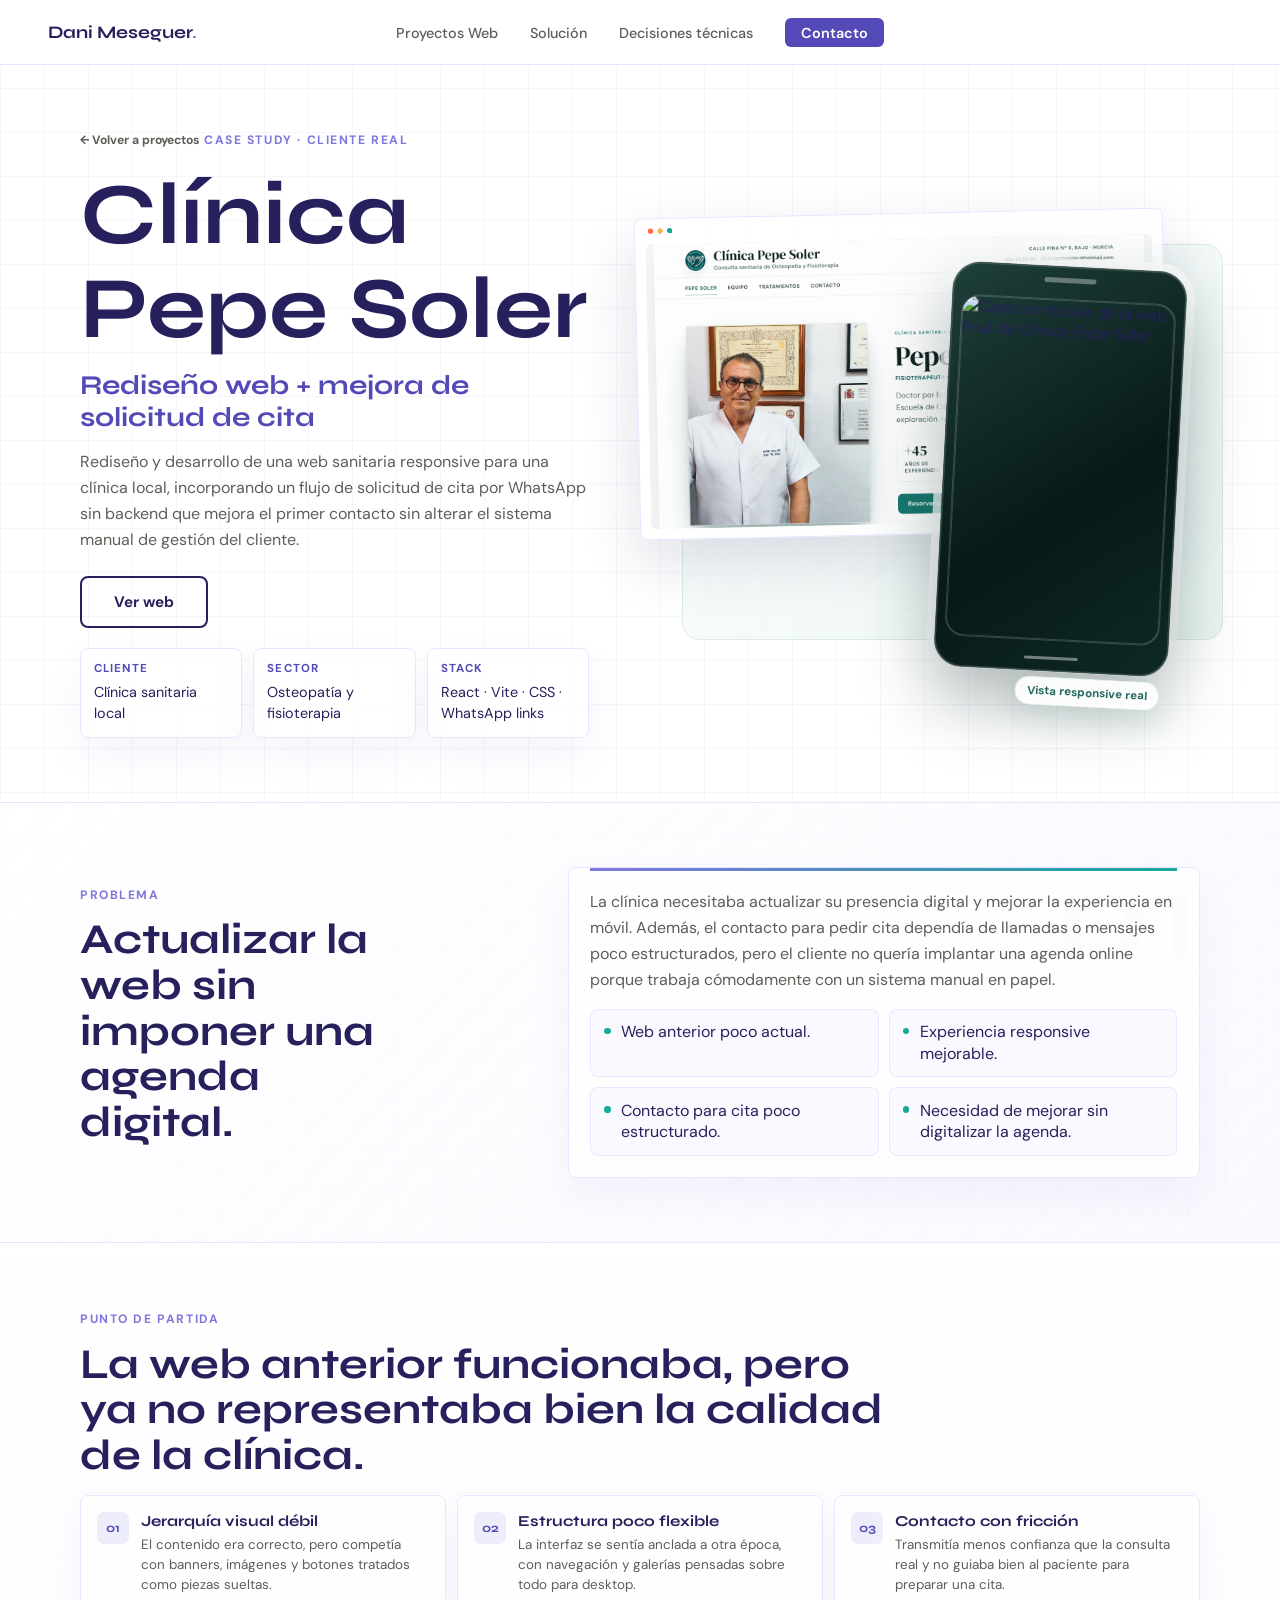
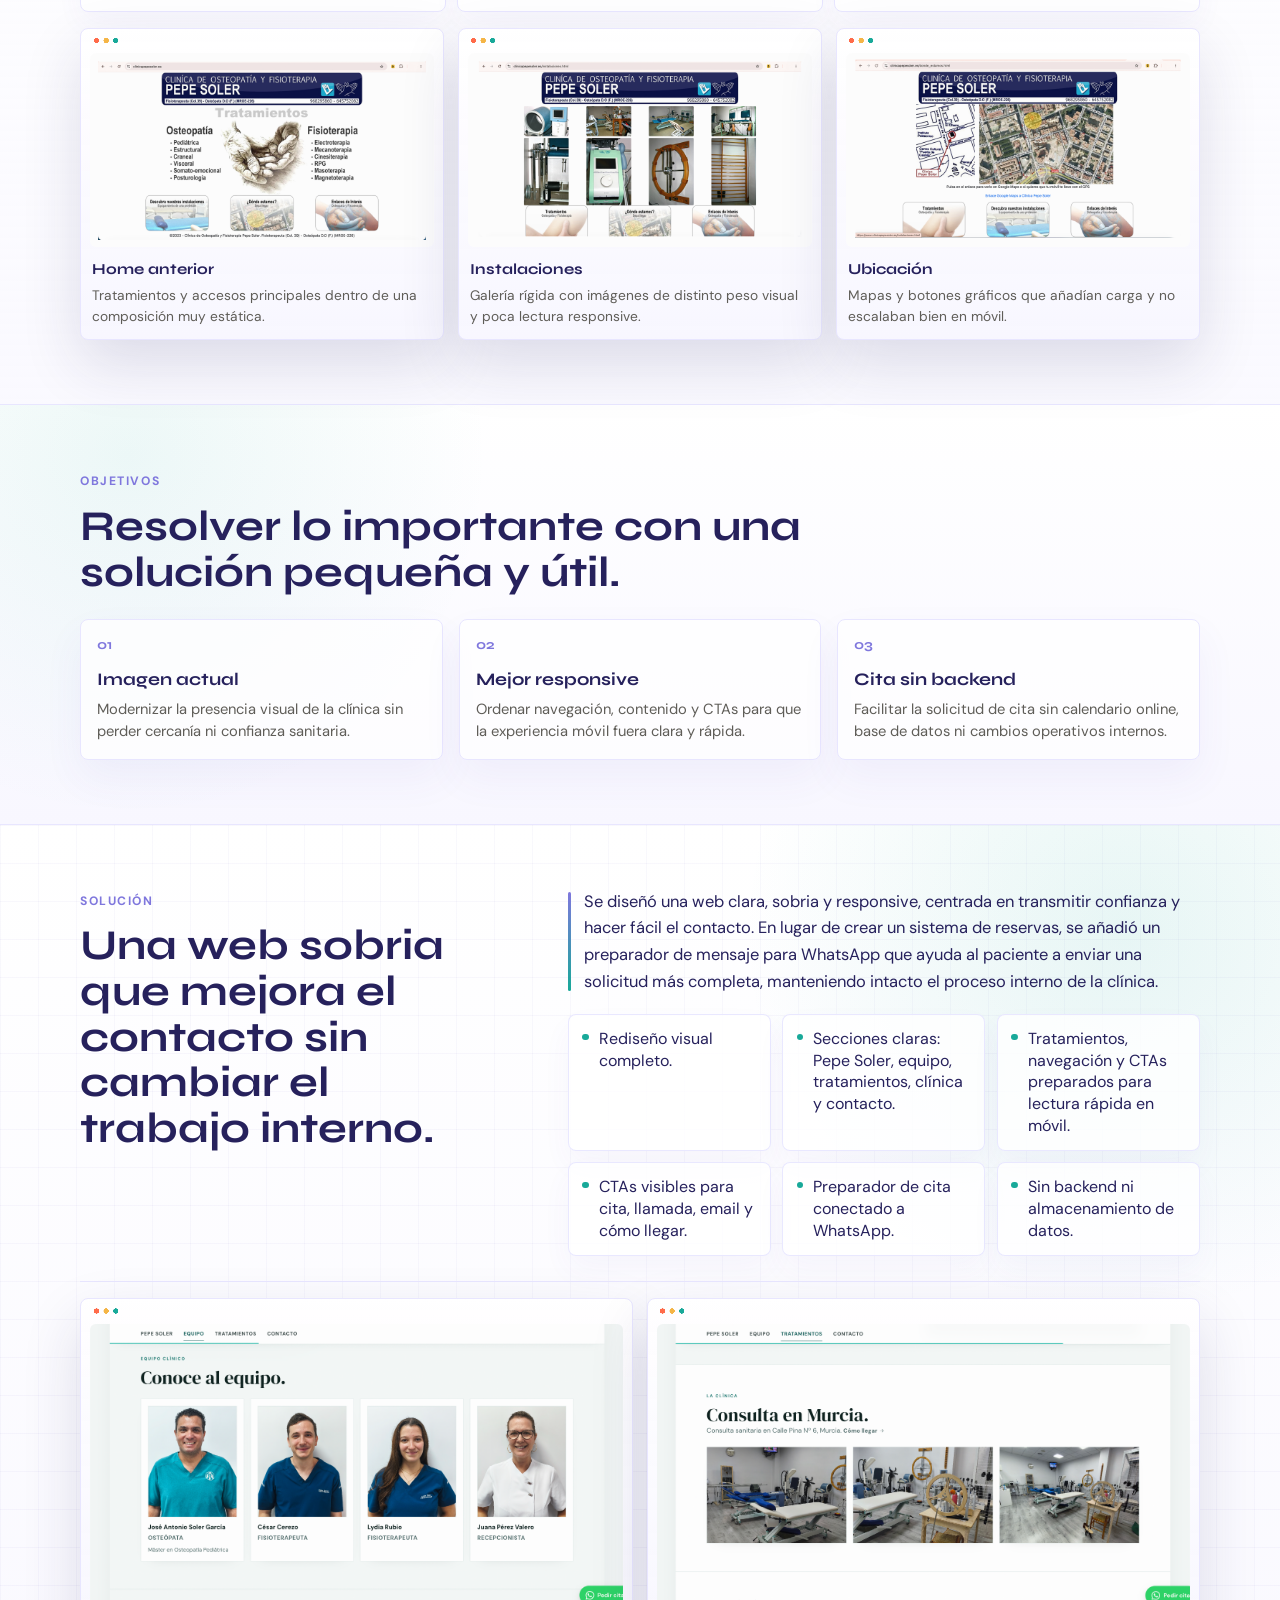
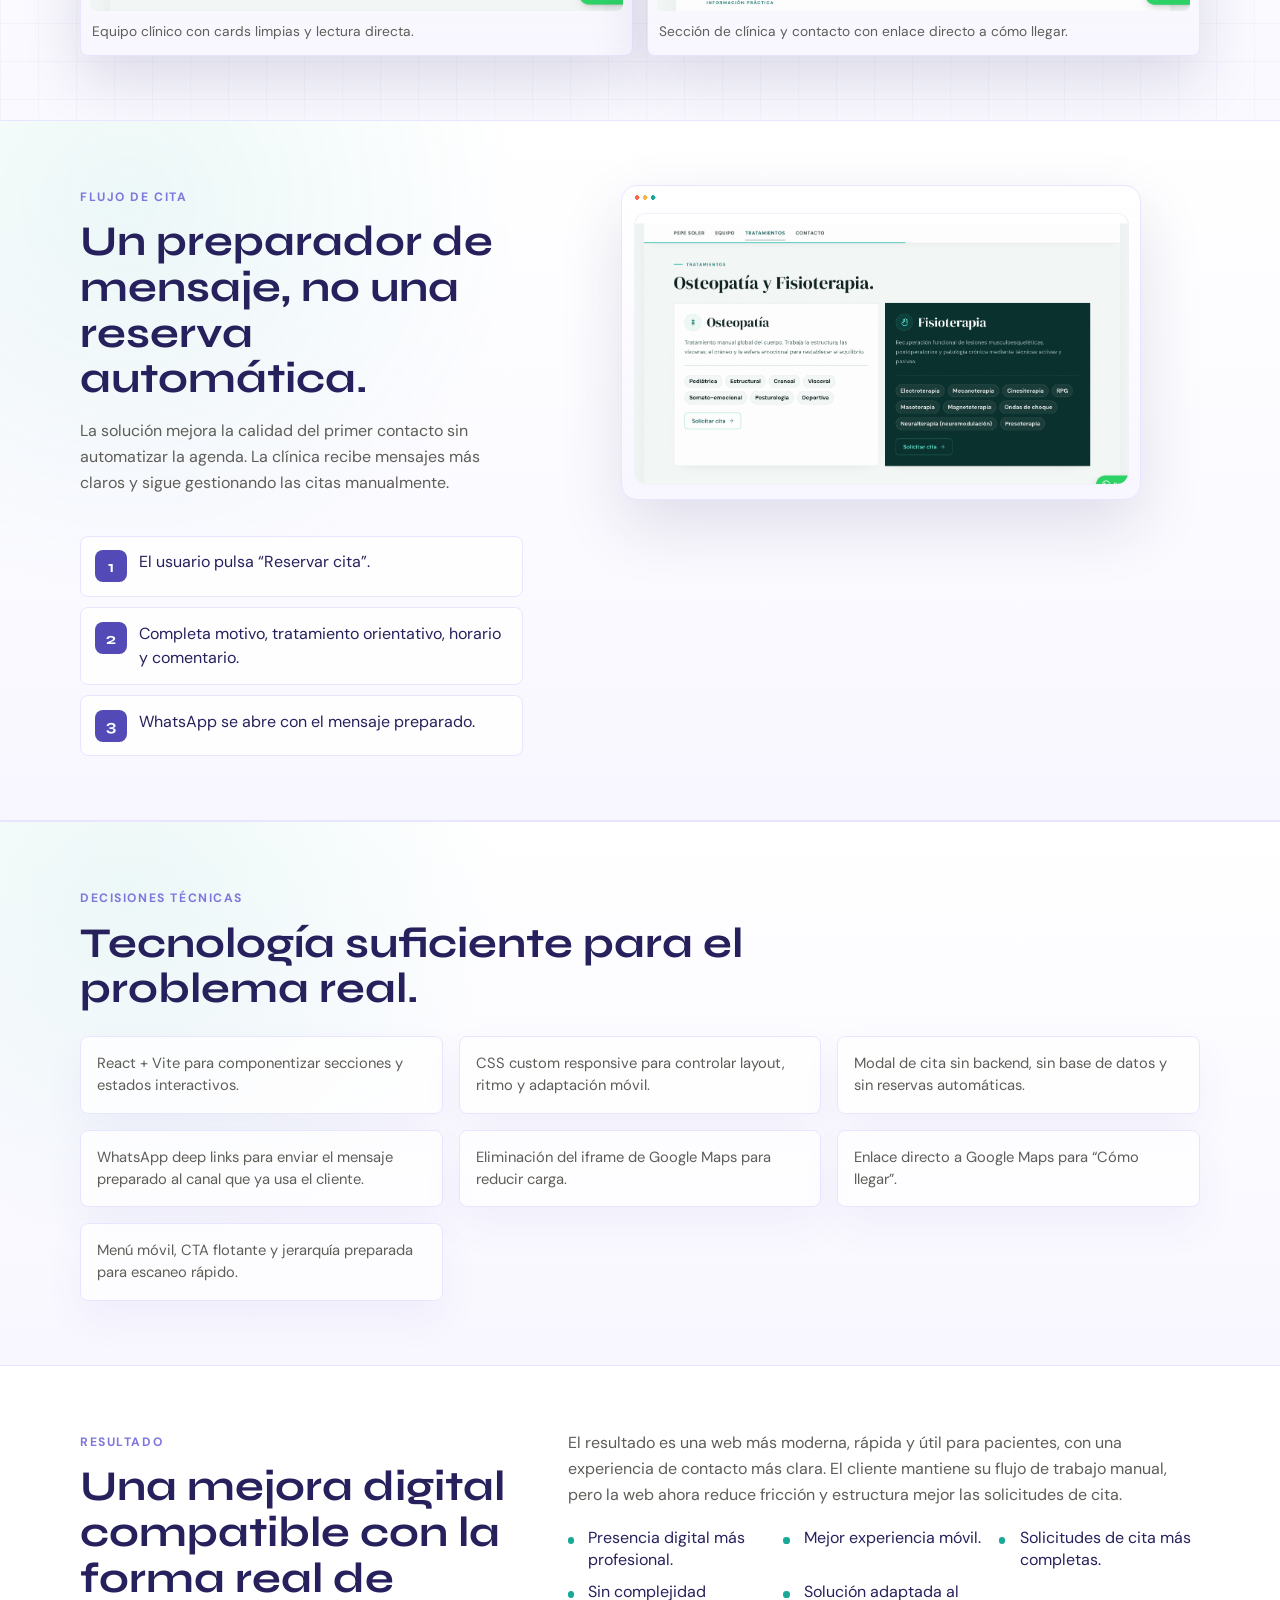
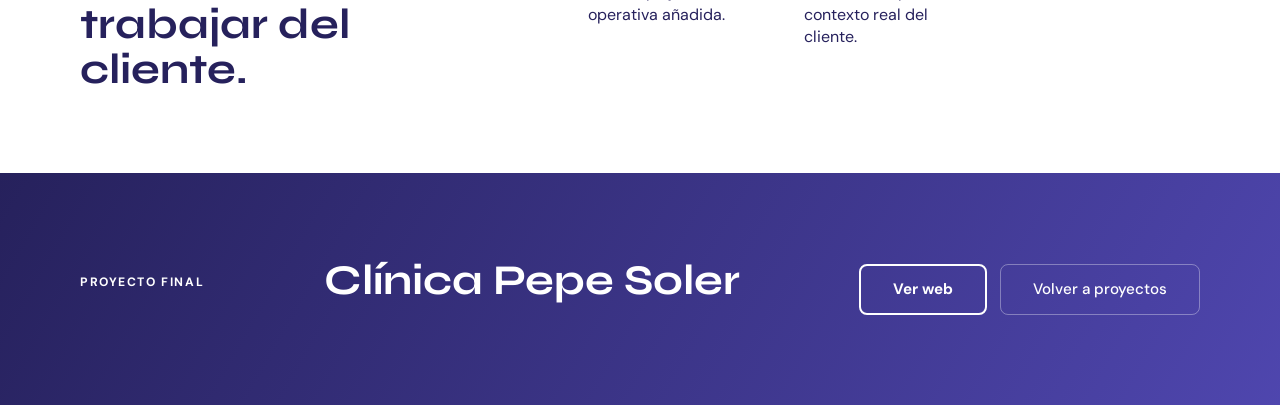
==== clinica-pepe-soler-case-study.html @ c2bfeba1 "Accesibilidad y compatibilidad cross-browser - Prefijo -webkit-backdrop-filter para Safari/iOS en na" ====
<!DOCTYPE html>
<html lang="es">
<head>
  <meta charset="UTF-8">
  <meta name="viewport" content="width=device-width, initial-scale=1.0">
  <meta name="description" content="Case study de Clínica Pepe Soler: rediseño web responsive y flujo de solicitud de cita por WhatsApp sin backend.">

  <meta property="og:title" content="Clínica Pepe Soler — Case Study">
  <meta property="og:description" content="Rediseño web para una clínica sanitaria local, con solicitud de cita por WhatsApp sin alterar su sistema manual de agenda.">
  <meta property="og:type" content="article">
  <meta property="og:url" content="https://www.danimeseguer.com/clinica-pepe-soler-case-study.html">
  <meta property="og:image" content="https://www.danimeseguer.com/img/Pepe%20Soler%20Case%20Study/assets/Captura%20de%20pantalla%202026-06-17%20a%20las%2013.56.04.png">

  <title>Clínica Pepe Soler — Case Study | Dani Meseguer</title>
  <link rel="icon" href="favicon.svg" type="image/svg+xml">

  <link rel="preconnect" href="https://fonts.googleapis.com">
  <link rel="preconnect" href="https://fonts.gstatic.com" crossorigin>
  <link href="https://fonts.googleapis.com/css2?family=Caveat:wght@700&family=Syne:wght@400;600;700&family=Bebas+Neue&family=DM+Sans:wght@400;500;700&display=swap" rel="stylesheet">

  <link rel="stylesheet" href="style.css">
  <link rel="stylesheet" href="navbar.css">
  <link rel="stylesheet" href="case-study-pepe-soler.css">
</head>
<body class="case-study-page">
  <a href="#main" class="skip-link">Saltar al contenido</a>
  <nav class="navbar" id="navbar" aria-label="Navegación principal">
    <div class="navbar-inner">
      <a href="index.html#hero" class="nav-logo">Dani Meseguer<span>.</span></a>
      <ul class="nav-links" id="navLinks">
        <li><a href="index.html#proyectos">Proyectos Web</a></li>
        <li><a href="#solucion">Solución</a></li>
        <li><a href="#tecnica">Decisiones técnicas</a></li>
        <li><a href="index.html#contacto" class="nav-cta">Contacto</a></li>
      </ul>
      <div class="navbar-controls">
        <button class="nav-toggle" id="navToggle" aria-label="Abrir menú" aria-expanded="false">
          <span></span>
          <span></span>
          <span></span>
        </button>
      </div>
    </div>
  </nav>

  <main id="main" tabindex="-1">
    <section class="case-hero">
      <div class="case-container case-hero__grid">
        <div class="case-hero__content">
          <a class="case-back" href="index.html#proyectos">← Volver a proyectos</a>
          <p class="case-kicker">Case study · Cliente real</p>
          <h1>Clínica Pepe Soler</h1>
          <p class="case-hero__subtitle">Rediseño web + mejora de solicitud de cita</p>
          <p class="case-hero__lead">Rediseño y desarrollo de una web sanitaria responsive para una clínica local, incorporando un flujo de solicitud de cita por WhatsApp sin backend que mejora el primer contacto sin alterar el sistema manual de gestión del cliente.</p>
          <div class="case-actions">
            <a href="https://clinica-pepe-soler.vercel.app/" target="_blank" rel="noopener noreferrer" class="btn-primary">Ver web</a>
          </div>
          <dl class="case-meta" aria-label="Datos del proyecto">
            <div>
              <dt>Cliente</dt>
              <dd>Clínica sanitaria local</dd>
            </div>
            <div>
              <dt>Sector</dt>
              <dd>Osteopatía y fisioterapia</dd>
            </div>
            <div>
              <dt>Stack</dt>
              <dd>React · Vite · CSS · WhatsApp links</dd>
            </div>
          </dl>
        </div>

        <div class="case-hero__media" aria-label="Capturas de la web final">
          <figure class="browser-frame browser-frame--desktop">
            <img src="img/Pepe%20Soler%20Case%20Study/assets/Captura%20de%20pantalla%202026-06-17%20a%20las%2013.56.04.png" alt="Captura desktop de la web final de Clínica Pepe Soler">
          </figure>
          <figure class="phone-frame" aria-label="Captura mobile de la web final">
            <img src="img/Pepe%20Soler%20Case%20Study/assets/Clínica%20Pepe%20Soler%20·%20Osteopatía%20y%20Fisioterapia%20en%20Murcia.png" alt="Captura mobile de la web final de Clínica Pepe Soler">
            <figcaption>Vista responsive real</figcaption>
          </figure>
        </div>
      </div>
    </section>

    <section class="case-section case-problem">
      <div class="case-container case-two-col">
        <div>
          <p class="case-kicker">Problema</p>
          <h2>Actualizar la web sin imponer una agenda digital.</h2>
        </div>
        <div class="case-copy">
          <p>La clínica necesitaba actualizar su presencia digital y mejorar la experiencia en móvil. Además, el contacto para pedir cita dependía de llamadas o mensajes poco estructurados, pero el cliente no quería implantar una agenda online porque trabaja cómodamente con un sistema manual en papel.</p>
          <ul class="case-list">
            <li>Web anterior poco actual.</li>
            <li>Experiencia responsive mejorable.</li>
            <li>Contacto para cita poco estructurado.</li>
            <li>Necesidad de mejorar sin digitalizar la agenda.</li>
          </ul>
        </div>
      </div>
    </section>

    <section class="case-section case-before">
      <div class="case-container">
        <div class="before-intro">
          <div>
            <p class="case-kicker">Punto de partida</p>
            <h2>La web anterior funcionaba, pero ya no representaba bien la calidad de la clínica.</h2>
          </div>
        </div>

        <div class="before-diagnosis" aria-label="Diagnóstico de la web antigua">
          <article>
            <span aria-hidden="true">01</span>
            <h3>Jerarquía visual débil</h3>
            <p>El contenido era correcto, pero competía con banners, imágenes y botones tratados como piezas sueltas.</p>
          </article>
          <article>
            <span aria-hidden="true">02</span>
            <h3>Estructura poco flexible</h3>
            <p>La interfaz se sentía anclada a otra época, con navegación y galerías pensadas sobre todo para desktop.</p>
          </article>
          <article>
            <span aria-hidden="true">03</span>
            <h3>Contacto con fricción</h3>
            <p>Transmitía menos confianza que la consulta real y no guiaba bien al paciente para preparar una cita.</p>
          </article>
        </div>

        <div class="before-grid">
          <figure class="case-shot case-shot--old">
            <img src="img/Pepe%20Soler%20Case%20Study/assets/pepe%20soler%20antigua%203.jpg" alt="Captura de la home antigua de Clínica Pepe Soler">
            <figcaption><strong>Home anterior</strong><span>Tratamientos y accesos principales dentro de una composición muy estática.</span></figcaption>
          </figure>
          <figure class="case-shot case-shot--old">
            <img src="img/Pepe%20Soler%20Case%20Study/assets/Pepe%20Soler%20antigua%201.jpg" alt="Captura de instalaciones de la web antigua de Clínica Pepe Soler">
            <figcaption><strong>Instalaciones</strong><span>Galería rígida con imágenes de distinto peso visual y poca lectura responsive.</span></figcaption>
          </figure>
          <figure class="case-shot case-shot--old">
            <img src="img/Pepe%20Soler%20Case%20Study/assets/pepe%20soler%20antigua%202.jpg" alt="Captura de ubicación de la web antigua de Clínica Pepe Soler">
            <figcaption><strong>Ubicación</strong><span>Mapas y botones gráficos que añadían carga y no escalaban bien en móvil.</span></figcaption>
          </figure>
        </div>
      </div>
    </section>

    <section class="case-section case-section--soft">
      <div class="case-container">
        <div class="case-section__head">
          <p class="case-kicker">Objetivos</p>
          <h2>Resolver lo importante con una solución pequeña y útil.</h2>
        </div>
        <div class="case-card-grid">
          <article class="case-card">
            <span aria-hidden="true">01</span>
            <h3>Imagen actual</h3>
            <p>Modernizar la presencia visual de la clínica sin perder cercanía ni confianza sanitaria.</p>
          </article>
          <article class="case-card">
            <span aria-hidden="true">02</span>
            <h3>Mejor responsive</h3>
            <p>Ordenar navegación, contenido y CTAs para que la experiencia móvil fuera clara y rápida.</p>
          </article>
          <article class="case-card">
            <span aria-hidden="true">03</span>
            <h3>Cita sin backend</h3>
            <p>Facilitar la solicitud de cita sin calendario online, base de datos ni cambios operativos internos.</p>
          </article>
        </div>
      </div>
    </section>

    <section class="case-section case-solution" id="solucion">
      <div class="case-container case-two-col">
        <div>
          <p class="case-kicker">Solución</p>
          <h2>Una web sobria que mejora el contacto sin cambiar el trabajo interno.</h2>
        </div>
        <div class="case-copy">
          <p>Se diseñó una web clara, sobria y responsive, centrada en transmitir confianza y hacer fácil el contacto. En lugar de crear un sistema de reservas, se añadió un preparador de mensaje para WhatsApp que ayuda al paciente a enviar una solicitud más completa, manteniendo intacto el proceso interno de la clínica.</p>
          <ul class="case-list">
            <li>Rediseño visual completo.</li>
            <li>Secciones claras: Pepe Soler, equipo, tratamientos, clínica y contacto.</li>
            <li>Tratamientos, navegación y CTAs preparados para lectura rápida en móvil.</li>
            <li>CTAs visibles para cita, llamada, email y cómo llegar.</li>
            <li>Preparador de cita conectado a WhatsApp.</li>
            <li>Sin backend ni almacenamiento de datos.</li>
          </ul>
        </div>
      </div>
      <div class="case-container">
        <div class="case-shot-grid">
          <figure class="case-shot">
            <img src="img/Pepe%20Soler%20Case%20Study/assets/Captura%20de%20pantalla%202026-06-17%20a%20las%2013.56.32.png" alt="Captura de la sección de equipo de Clínica Pepe Soler">
            <figcaption>Equipo clínico con cards limpias y lectura directa.</figcaption>
          </figure>
          <figure class="case-shot">
            <img src="img/Pepe%20Soler%20Case%20Study/assets/Captura%20de%20pantalla%202026-06-17%20a%20las%2013.57.22.png" alt="Captura de la sección clínica y contacto de Clínica Pepe Soler">
            <figcaption>Sección de clínica y contacto con enlace directo a cómo llegar.</figcaption>
          </figure>
        </div>
      </div>
    </section>

    <section class="case-section case-section--soft case-flow-section">
      <div class="case-container case-flow-layout">
        <div class="case-flow-copy">
          <p class="case-kicker">Flujo de cita</p>
          <h2>Un preparador de mensaje, no una reserva automática.</h2>
          <p class="case-flow-text">La solución mejora la calidad del primer contacto sin automatizar la agenda. La clínica recibe mensajes más claros y sigue gestionando las citas manualmente.</p>
        </div>
        <figure class="case-flow-demo" aria-label="Video del flujo de solicitud de cita">
          <div class="case-flow-video-crop">
            <video autoplay muted loop playsinline preload="metadata" poster="img/Pepe%20Soler%20Case%20Study/assets/Captura%20de%20pantalla%202026-06-17%20a%20las%2013.56.53.png">
              <source src="img/Pepe%20Soler%20Case%20Study/assets/Pepe.mov" type="video/quicktime">
              <source src="img/Pepe%20Soler%20Case%20Study/assets/Pepe%20Soler.m4v" type="video/mp4">
              Tu navegador no puede reproducir este video.
            </video>
          </div>
          <figcaption>Demo real del preparador de cita conectado a WhatsApp.</figcaption>
        </figure>
        <ol class="flow-steps">
          <li>
            <span aria-hidden="true">1</span>
            <p>El usuario pulsa “Reservar cita”.</p>
          </li>
          <li>
            <span aria-hidden="true">2</span>
            <p>Completa motivo, tratamiento orientativo, horario y comentario.</p>
          </li>
          <li>
            <span aria-hidden="true">3</span>
            <p>WhatsApp se abre con el mensaje preparado.</p>
          </li>
        </ol>
      </div>
    </section>

    <section class="case-section case-section--soft" id="tecnica">
      <div class="case-container">
        <div class="case-section__head">
          <p class="case-kicker">Decisiones técnicas</p>
          <h2>Tecnología suficiente para el problema real.</h2>
        </div>
        <div class="tech-grid">
          <article>React + Vite para componentizar secciones y estados interactivos.</article>
          <article>CSS custom responsive para controlar layout, ritmo y adaptación móvil.</article>
          <article>Modal de cita sin backend, sin base de datos y sin reservas automáticas.</article>
          <article>WhatsApp deep links para enviar el mensaje preparado al canal que ya usa el cliente.</article>
          <article>Eliminación del iframe de Google Maps para reducir carga.</article>
          <article>Enlace directo a Google Maps para “Cómo llegar”.</article>
          <article>Menú móvil, CTA flotante y jerarquía preparada para escaneo rápido.</article>
        </div>
      </div>
    </section>

    <section class="case-section case-result">
      <div class="case-container case-two-col">
        <div>
          <p class="case-kicker">Resultado</p>
          <h2>Una mejora digital compatible con la forma real de trabajar del cliente.</h2>
        </div>
        <div class="case-copy">
          <p>El resultado es una web más moderna, rápida y útil para pacientes, con una experiencia de contacto más clara. El cliente mantiene su flujo de trabajo manual, pero la web ahora reduce fricción y estructura mejor las solicitudes de cita.</p>
          <ul class="case-list">
            <li>Presencia digital más profesional.</li>
            <li>Mejor experiencia móvil.</li>
            <li>Solicitudes de cita más completas.</li>
            <li>Sin complejidad operativa añadida.</li>
            <li>Solución adaptada al contexto real del cliente.</li>
          </ul>
        </div>
      </div>
    </section>

    <section class="case-close">
      <div class="case-container case-close__inner">
        <p class="case-kicker">Proyecto final</p>
        <h2>Clínica Pepe Soler</h2>
        <div class="case-actions">
          <a href="https://clinica-pepe-soler.vercel.app/" target="_blank" rel="noopener noreferrer" class="btn-primary">Ver web</a>
          <a href="index.html#proyectos" class="btn-secondary">Volver a proyectos</a>
        </div>
      </div>
    </section>
  </main>

  <script>
    const navbar = document.getElementById('navbar');
    const navToggle = document.getElementById('navToggle');
    const navLinks = document.getElementById('navLinks');

    window.addEventListener('scroll', () => {
      navbar.classList.toggle('navbar--scrolled', window.scrollY > 50);
    });

    navToggle.addEventListener('click', () => {
      const isOpen = navbar.classList.toggle('is-open');
      navLinks.classList.toggle('is-open');
      navToggle.setAttribute('aria-label', isOpen ? 'Cerrar menú' : 'Abrir menú');
      navToggle.setAttribute('aria-expanded', String(isOpen));
    });

    navLinks.querySelectorAll('a').forEach((link) => {
      link.addEventListener('click', () => {
        navbar.classList.remove('is-open');
        navLinks.classList.remove('is-open');
        navToggle.setAttribute('aria-label', 'Abrir menú');
        navToggle.setAttribute('aria-expanded', 'false');
      });
    });

    // Respetar la preferencia de menos movimiento: no reproducir el vídeo en bucle
    if (window.matchMedia('(prefers-reduced-motion: reduce)').matches) {
      document.querySelectorAll('video[autoplay]').forEach((video) => {
        video.removeAttribute('autoplay');
        video.setAttribute('controls', '');
        video.pause();
      });
    }
  </script>
</body>
</html>
---- style.css ----
/* ── VARIABLES ── */
:root {
  --pro-bg: #ffffff;
  --pro-surface: #f8f7ff;
  --pro-accent: #7f77dd;
  --pro-accent-strong: #534ab7;
  --pro-cyan: #18a999;
  --pro-coral: #ff6b4a;
  --pro-title: #26215c;
  --pro-secondary: #5f5d58;
  --pro-border: #e8e6ff;
  --pro-grid: rgba(83, 74, 183, 0.075);

  --music-bg: #000000;
  --music-surface: #111111;
  --music-red: #ff2020;
  --music-red-strong: #cc0000;
  --music-text: #ffffff;
  --music-border: #333333;
  --music-secondary: #888888;
  --music-muted: #555555;
  --music-dim: #444444;

  --font-pro: 'Syne', sans-serif;
  --font-music: 'Bebas Neue', system-ui, sans-serif;
  --font-body: 'DM Sans', sans-serif;
}

/* ── RESET ── */
*, *::before, *::after { box-sizing: border-box; margin: 0; padding: 0; }
@media (prefers-reduced-motion: no-preference) {
  html { scroll-behavior: smooth; }
}
body {
  font-family: var(--font-body);
  background: var(--pro-bg);
  color: var(--pro-title);
  overflow-x: hidden;
}
a { text-decoration: none; }
img { max-width: 100%; display: block; }

/* ── CONTAINER ── */
.container { max-width: 1100px; margin: 0 auto; padding: 0 clamp(1rem, 4vw, 2rem); }

/* ── SECCIONES BASE ── */
section { padding: 6rem 0; }

.hero,
.sobre-mi,
.studio-system,
.proyectos,
.contacto-pro {
  background-image:
    linear-gradient(var(--pro-grid) 1px, transparent 1px),
    linear-gradient(90deg, var(--pro-grid) 1px, transparent 1px);
  background-size: 44px 44px;
}

.section-label {
  display: block;
  font-size: .75rem;
  font-weight: 600;
  color: var(--pro-accent);
  text-transform: uppercase;
  letter-spacing: .14em;
  margin-bottom: .75rem;
}

.section-title {
  font-family: var(--font-pro);
  font-size: clamp(1.8rem, 4vw, 3rem);
  font-weight: 700;
  color: var(--pro-title);
  line-height: 1.15;
  margin-bottom: 1.5rem;
}

/* ── BOTONES ── */
.btn-primary {
  display: inline-flex;
  align-items: center;
  justify-content: center;
  border: 2px solid var(--pro-title);
  color: var(--pro-title);
  padding: .85rem 2rem;
  min-height: 44px;
  border-radius: 8px;
  font-weight: 700;
  font-size: .95rem;
  background: linear-gradient(to top, var(--pro-title) 50%, transparent 50%);
  background-size: 100% 210%;
  background-position: top;
  transition: background-position 0.35s cubic-bezier(0.16, 1, 0.3, 1), color 0.3s;
}

.btn-primary:hover { background-position: bottom; color: white; }

.btn-secondary {
  display: inline-flex;
  align-items: center;
  border: 1.5px solid var(--pro-border);
  color: var(--pro-title);
  padding: .85rem 2rem;
  min-height: 44px;
  border-radius: 8px;
  font-weight: 500;
  font-size: .95rem;
  transition: border-color 0.2s, transform 0.15s;
}

.btn-secondary:hover { border-color: var(--pro-accent); transform: translateY(-2px); }

/* ── TAG ── */
.tag {
  background: white;
  border: 1px solid var(--pro-border);
  color: var(--pro-accent-strong);
  padding: .4rem .9rem;
  border-radius: 20px;
  font-size: .82rem;
  font-weight: 500;
  transition: background 0.2s, color 0.2s, border-color 0.2s;
  cursor: default;
}

.tag:hover { background: var(--pro-accent); color: white; border-color: var(--pro-accent); }

/* ── ACCESIBILIDAD ── */
.skip-link {
  position: absolute;
  top: -100px;
  left: 1rem;
  z-index: 2000;
  background: var(--pro-title);
  color: #fff;
  padding: .75rem 1.25rem;
  border-radius: 8px;
  font-weight: 600;
  transition: top 0.2s;
}
.skip-link:focus {
  top: 1rem;
  outline: 2px solid var(--pro-accent);
  outline-offset: 2px;
}

a:focus-visible,
button:focus-visible {
  outline: 2px solid var(--pro-accent);
  outline-offset: 3px;
  border-radius: 4px;
}

/* ── RESPONSIVE ── */
@media (max-width: 900px) {
  section { padding: 4rem 0; }
}
---- navbar.css ----
/* ── NAVBAR ── */
.navbar {
  position: fixed;
  top: 0; left: 0; right: 0;
  z-index: 100;
  background: rgba(255,255,255,0.92);
  -webkit-backdrop-filter: blur(12px);
  backdrop-filter: blur(12px);
  border-bottom: 1px solid var(--pro-border);
  transition: box-shadow 0.3s;
}

.navbar--scrolled {
  box-shadow: 0 2px 20px rgba(83,74,183,0.08);
}

.navbar-inner {
  padding: 0 clamp(1.5rem, 5vw, 3rem);
  height: 64px;
  display: grid;
  grid-template-columns: 1fr auto 1fr;
  align-items: center;
}

.navbar-controls {
  display: flex;
  align-items: center;
  gap: 0.6rem;
  justify-content: flex-end;
}

.nav-logo {
  font-family: var(--font-pro);
  font-weight: 700;
  font-size: 1.1rem;
  color: var(--pro-title);
}

.nav-logo span { color: var(--pro-accent); }

.lang-toggle {
  background: transparent;
  border: 1.5px solid var(--pro-border);
  color: var(--pro-secondary);
  padding: .3rem .75rem;
  border-radius: 6px;
  font-size: .78rem;
  font-weight: 700;
  font-family: var(--font-pro);
  cursor: pointer;
  letter-spacing: .08em;
  transition: border-color 0.2s, color 0.2s;
  min-height: 32px;
}

.lang-toggle:hover {
  border-color: var(--pro-accent);
  color: var(--pro-accent);
}

.nav-links {
  display: flex;
  align-items: center;
  gap: 2rem;
  list-style: none;
}

.nav-links a {
  font-size: .9rem;
  color: var(--pro-secondary);
  font-weight: 500;
  transition: color 0.2s;
}

.nav-links a:hover { color: var(--pro-title); }

.nav-links a.nav-cta {
  background: var(--pro-accent-strong);
  color: white;
  padding: .35rem 1rem;
  border-radius: 6px;
  font-weight: 600;
  transition: background 0.2s;
}
.nav-links a.nav-cta:hover { background: var(--pro-title); color: white; }

.nav-links a[aria-current="page"] {
  color: var(--pro-accent);
  font-weight: 600;
}

/* ── HAMBURGUESA ── */
.nav-toggle {
  display: none;
  flex-direction: column;
  justify-content: center;
  gap: 5px;
  background: none;
  border: none;
  cursor: pointer;
  padding: .5rem;
}

.nav-toggle span {
  display: block;
  width: 22px;
  height: 2px;
  background: var(--pro-title);
  border-radius: 2px;
  transition: transform 0.25s, opacity 0.25s;
}

.navbar.is-open .nav-toggle span:nth-child(1) { transform: translateY(7px) rotate(45deg); }
.navbar.is-open .nav-toggle span:nth-child(2) { opacity: 0; }
.navbar.is-open .nav-toggle span:nth-child(3) { transform: translateY(-7px) rotate(-45deg); }

/* ── RESPONSIVE ── */
@media (max-width: 900px) {
  .nav-toggle { display: flex; }

  .navbar-inner { grid-template-columns: auto 1fr; }

  .nav-links {
    display: none;
    flex-direction: column;
    gap: 0;
    position: absolute;
    top: 64px;
    left: 0;
    right: 0;
    background: rgba(255,255,255,0.97);
    -webkit-backdrop-filter: blur(12px);
    backdrop-filter: blur(12px);
    border-bottom: 1px solid var(--pro-border);
    padding: 1rem 0;
  }

  .nav-links.is-open { display: flex; }
  .nav-links li { width: 100%; }

  .nav-links a {
    display: block;
    padding: .85rem 2rem;
    font-size: 1rem;
    text-align: center;
  }

  .nav-links a.nav-cta {
    background: none;
    color: var(--pro-secondary);
    padding: .85rem 2rem;
    border-radius: 0;
    font-weight: 500;
  }
}
---- case-study-pepe-soler.css ----
.case-study-page {
  background:
    linear-gradient(rgba(83,74,183,0.055) 1px, transparent 1px),
    linear-gradient(90deg, rgba(83,74,183,0.05) 1px, transparent 1px),
    #ffffff;
  background-size: 44px 44px;
  overflow-x: hidden;
}

.case-container {
  width: min(1120px, calc(100% - 2rem));
  margin: 0 auto;
}

.case-hero {
  min-height: 100svh;
  display: flex;
  align-items: center;
  padding: 8rem 0 4rem;
  overflow: clip;
  overflow-clip-margin: 3rem;
}

.case-hero__grid {
  display: grid;
  grid-template-columns: minmax(0, 0.92fr) minmax(420px, 1.08fr);
  gap: clamp(2rem, 5vw, 4rem);
  align-items: center;
}

.case-back,
.case-kicker {
  display: inline-flex;
  color: var(--pro-accent);
  font-size: .76rem;
  font-weight: 700;
  letter-spacing: .13em;
  text-transform: uppercase;
  margin-bottom: .9rem;
}

.case-back {
  color: var(--pro-secondary);
  letter-spacing: 0;
  text-transform: none;
  margin-bottom: 2rem;
  transition: color .2s, transform .2s;
}

.case-back:hover {
  color: var(--pro-accent-strong);
  transform: translateX(-3px);
}

.case-hero h1,
.case-section h2,
.case-close h2 {
  font-family: var(--font-pro);
  color: var(--pro-title);
  font-weight: 700;
  line-height: 1.08;
}

.case-hero h1 {
  font-size: clamp(3rem, 8vw, 6.5rem);
  max-width: 8ch;
  margin-bottom: .8rem;
}

.case-hero__subtitle {
  font-family: var(--font-pro);
  font-size: clamp(1.2rem, 3vw, 1.7rem);
  color: var(--pro-accent-strong);
  font-weight: 700;
  margin-bottom: 1rem;
}

.case-hero__lead,
.case-copy p,
.case-flow-text {
  color: var(--pro-secondary);
  font-size: 1rem;
  line-height: 1.75;
}

.case-hero__lead {
  max-width: 62ch;
  margin-bottom: 1.5rem;
}

.case-actions {
  display: flex;
  gap: .8rem;
  flex-wrap: wrap;
  margin: 1.5rem 0;
}

.case-meta {
  display: grid;
  grid-template-columns: repeat(3, minmax(0, 1fr));
  gap: .7rem;
  margin-top: 2rem;
}

.case-meta div,
.case-card,
.tech-grid article {
  background: rgba(255,255,255,0.78);
  border: 1px solid var(--pro-border);
  border-radius: 8px;
  box-shadow: 0 18px 42px rgba(83,74,183,0.06);
}

.case-meta div {
  padding: .95rem;
}

.case-meta dt {
  color: var(--pro-accent-strong);
  font-size: .72rem;
  font-weight: 700;
  letter-spacing: .1em;
  text-transform: uppercase;
  margin-bottom: .35rem;
}

.case-meta dd {
  color: var(--pro-title);
  font-size: .9rem;
  line-height: 1.45;
}

.case-hero__media {
  position: relative;
  width: 100%;
  max-width: 100%;
  min-height: 520px;
  isolation: isolate;
}

.case-hero__media::before {
  content: '';
  position: absolute;
  inset: 7% -4% 3% 8%;
  border-radius: 18px;
  background:
    linear-gradient(135deg, rgba(255,255,255,0.88), rgba(230,244,240,0.82)),
    linear-gradient(rgba(35,105,95,0.08) 1px, transparent 1px),
    linear-gradient(90deg, rgba(35,105,95,0.07) 1px, transparent 1px);
  background-size: auto, 28px 28px, 28px 28px;
  box-shadow: inset 0 0 0 1px rgba(35,105,95,0.1);
  z-index: -1;
}

.browser-frame,
.phone-frame,
.case-shot {
  position: relative;
  background: rgba(255,255,255,0.82);
  border: 1px solid var(--pro-border);
  border-radius: 8px;
  box-shadow: 0 24px 60px rgba(38,33,92,0.14);
  overflow: hidden;
}

.browser-frame {
  padding: 2rem .8rem .8rem;
  z-index: 1;
}

.browser-frame::before,
.case-shot::before {
  content: '';
  position: absolute;
  top: .72rem;
  left: .9rem;
  width: 3.1rem;
  height: .42rem;
  border-radius: 999px;
  background:
    radial-gradient(circle at .22rem 50%, var(--pro-coral) 0 .16rem, transparent .17rem),
    radial-gradient(circle at .82rem 50%, #f5b546 0 .16rem, transparent .17rem),
    radial-gradient(circle at 1.42rem 50%, var(--pro-cyan) 0 .16rem, transparent .17rem);
  z-index: 2;
}

.browser-frame--desktop {
  transform: rotate(-1.2deg);
  width: 94%;
}

.browser-frame img,
.case-shot img {
  width: 100%;
  aspect-ratio: 16 / 9;
  object-fit: cover;
  object-position: top center;
  border-radius: 6px;
}

.phone-frame {
  position: absolute;
  right: clamp(.2rem, 2vw, 1.4rem);
  bottom: -1.2rem;
  width: min(245px, 36vw);
  padding: 2.45rem .68rem 2.35rem;
  border-radius: 34px;
  border: 1px solid rgba(255,255,255,0.28);
  background:
    linear-gradient(145deg, #1f403a, #071918 58%, #0f2926);
  box-shadow:
    0 30px 70px rgba(20,47,43,0.36),
    0 0 0 8px rgba(255,255,255,0.78),
    inset 0 0 0 1px rgba(255,255,255,0.16);
  transform: rotate(3deg);
  z-index: 3;
  overflow: visible;
}

.phone-frame::before {
  content: '';
  position: absolute;
  top: .9rem;
  left: 50%;
  width: 4.5rem;
  height: .38rem;
  border-radius: 999px;
  background: rgba(255,255,255,0.34);
  transform: translateX(-50%);
}

.phone-frame::after {
  content: '';
  position: absolute;
  left: 50%;
  bottom: .86rem;
  width: 4.6rem;
  height: .24rem;
  border-radius: 999px;
  background: rgba(255,255,255,0.42);
  transform: translateX(-50%);
}

.phone-frame img {
  width: 100%;
  aspect-ratio: 9 / 16;
  border-radius: 23px;
  object-fit: cover;
  object-position: top center;
  border: 1px solid rgba(255,255,255,0.18);
  box-shadow: inset 0 0 0 1px rgba(255,255,255,0.18);
}

.phone-frame figcaption {
  position: absolute;
  right: .35rem;
  bottom: -2.2rem;
  color: #23695f;
  background: rgba(255,255,255,0.92);
  border: 1px solid rgba(35,105,95,0.14);
  border-radius: 999px;
  padding: .38rem .72rem;
  font-size: .72rem;
  font-weight: 700;
  box-shadow: 0 12px 28px rgba(35,105,95,0.12);
}

.case-section {
  padding: 5.5rem 0;
  background: rgba(255,255,255,0.66);
}

.case-section--soft {
  background:
    radial-gradient(circle at 10% 12%, rgba(24,169,153,0.08), transparent 30%),
    linear-gradient(180deg, var(--pro-bg), var(--pro-surface));
  border-top: 1px solid var(--pro-border);
  border-bottom: 1px solid var(--pro-border);
}

.case-problem {
  position: relative;
  background:
    linear-gradient(135deg, rgba(255,255,255,0.88), rgba(248,247,255,0.72)),
    linear-gradient(rgba(83,74,183,0.045) 1px, transparent 1px),
    linear-gradient(90deg, rgba(83,74,183,0.04) 1px, transparent 1px);
  background-size: auto, 36px 36px, 36px 36px;
  border-top: 1px solid var(--pro-border);
  border-bottom: 1px solid var(--pro-border);
}

.case-problem .case-container {
  position: relative;
}

.case-problem .case-container::before {
  content: '01';
  position: absolute;
  right: 0;
  top: -.85rem;
  font-family: var(--font-pro);
  font-size: clamp(4rem, 10vw, 8rem);
  font-weight: 700;
  line-height: 1;
  color: var(--pro-title);
  opacity: .035;
  pointer-events: none;
}

.case-problem .case-two-col {
  align-items: center;
}

.case-problem h2 {
  max-width: 11ch;
}

.case-problem .case-copy {
  position: relative;
  max-width: none;
  padding: 1.35rem;
  background: rgba(255,255,255,0.78);
  border: 1px solid var(--pro-border);
  border-radius: 8px;
  box-shadow: 0 18px 42px rgba(83,74,183,0.06);
}

.case-problem .case-copy::before {
  content: '';
  position: absolute;
  left: 1.35rem;
  right: 1.35rem;
  top: 0;
  height: 3px;
  background: linear-gradient(90deg, var(--pro-accent), var(--pro-cyan));
}

.case-problem .case-copy p {
  max-width: 68ch;
}

.case-problem .case-list {
  grid-template-columns: repeat(2, minmax(0, 1fr));
  gap: .65rem;
  margin-top: 1rem;
}

.case-problem .case-list li {
  min-height: 3.25rem;
  padding: .72rem .8rem .72rem 1.85rem;
  background: rgba(248,247,255,0.72);
  border: 1px solid rgba(232,230,255,0.86);
  border-radius: 8px;
  line-height: 1.35;
}

.case-problem .case-list li::before {
  left: .8rem;
  top: 1.12rem;
}

.case-two-col {
  display: grid;
  grid-template-columns: minmax(0, .82fr) minmax(0, 1.18fr);
  gap: clamp(2rem, 5vw, 4rem);
  align-items: start;
}

.case-section h2,
.case-close h2 {
  font-size: clamp(1.8rem, 4vw, 3.1rem);
  margin-bottom: 1rem;
}

.case-copy {
  max-width: 68ch;
}

.case-list {
  list-style: none;
  display: grid;
  gap: .7rem;
  margin-top: 1.2rem;
}

.case-list li {
  position: relative;
  color: var(--pro-title);
  line-height: 1.55;
  padding-left: 1.3rem;
}

.case-list li::before {
  content: '';
  position: absolute;
  left: 0;
  top: .65em;
  width: .42rem;
  height: .42rem;
  border-radius: 50%;
  background: var(--pro-cyan);
}

.case-section__head {
  max-width: 760px;
  margin-bottom: 1.5rem;
}

.case-section__head p:not(.case-kicker) {
  color: var(--pro-secondary);
  line-height: 1.75;
  max-width: 72ch;
}

.case-card-grid,
.tech-grid {
  display: grid;
  grid-template-columns: repeat(3, minmax(0, 1fr));
  gap: 1rem;
}

.case-card,
.tech-grid article {
  padding: 1.25rem;
  min-width: 0;
}

.case-card span {
  display: block;
  font-family: var(--font-pro);
  color: var(--pro-accent);
  font-size: .86rem;
  font-weight: 700;
  margin-bottom: 2rem;
}

.case-card h3 {
  font-family: var(--font-pro);
  color: var(--pro-title);
  font-size: 1.1rem;
  margin-bottom: .55rem;
}

.case-card p,
.tech-grid article {
  color: var(--pro-secondary);
  font-size: .92rem;
  line-height: 1.65;
}

.case-shot-grid {
  display: grid;
  grid-template-columns: repeat(2, minmax(0, 1fr));
  gap: 1rem;
  margin-top: 3rem;
}

.case-before {
  background:
    linear-gradient(180deg, #ffffff, rgba(248,247,255,0.72)),
    var(--pro-bg);
}

.before-intro {
  display: grid;
  grid-template-columns: 1fr;
  align-items: start;
  max-width: 980px;
  margin-bottom: 1rem;
}

.before-intro h2 {
  margin-bottom: 0;
  max-width: 820px;
}

.before-diagnosis {
  display: grid;
  grid-template-columns: repeat(3, minmax(0, 1fr));
  gap: .7rem;
  margin-bottom: 1rem;
}

.before-diagnosis article {
  display: grid;
  grid-template-columns: 2rem 1fr;
  column-gap: .75rem;
  row-gap: .25rem;
  align-items: start;
  background: rgba(255,255,255,0.74);
  border: 1px solid var(--pro-border);
  border-radius: 8px;
  padding: .9rem;
  box-shadow: 0 12px 28px rgba(83,74,183,0.045);
  min-width: 0;
}

.before-diagnosis span {
  grid-row: span 2;
  display: grid;
  place-items: center;
  width: 2rem;
  height: 2rem;
  border-radius: 7px;
  background: rgba(127,119,221,0.12);
  color: var(--pro-accent-strong);
  font-family: var(--font-pro);
  font-size: .78rem;
  font-weight: 700;
}

.before-diagnosis h3 {
  font-family: var(--font-pro);
  color: var(--pro-title);
  font-size: .95rem;
  line-height: 1.25;
}

.before-diagnosis p {
  color: var(--pro-secondary);
  font-size: .84rem;
  line-height: 1.42;
}

.before-grid {
  display: grid;
  grid-template-columns: repeat(3, minmax(0, 1fr));
  gap: 1rem;
}

.case-shot {
  padding: 2rem .75rem 0;
}

.case-shot--old {
  background:
    linear-gradient(180deg, rgba(255,255,255,0.95), rgba(248,247,255,0.9)),
    var(--pro-surface);
}

.case-shot--old img {
  aspect-ratio: 16 / 9;
  filter: saturate(.88) contrast(.98);
}

.case-shot figcaption {
  color: var(--pro-secondary);
  font-size: .86rem;
  line-height: 1.5;
  padding: .8rem .25rem 1rem;
}

.case-shot--old figcaption {
  display: grid;
  gap: .3rem;
  min-height: 6.6rem;
}

.case-shot--old figcaption strong {
  color: var(--pro-title);
  font-family: var(--font-pro);
  font-size: .95rem;
}

.case-shot--old figcaption span {
  color: var(--pro-secondary);
}

.case-flow-layout {
  display: grid;
  grid-template-columns: minmax(0, .85fr) minmax(0, 1.15fr);
  gap: clamp(2rem, 5vw, 4rem);
  align-items: center;
}

.case-flow-section {
  overflow: hidden;
}

.case-flow-layout {
  grid-template-areas:
    "copy demo"
    "steps demo";
  align-items: start;
}

.case-flow-copy {
  grid-area: copy;
}

.case-flow-demo {
  grid-area: demo;
  position: relative;
  padding: 1.6rem .65rem .85rem;
  background:
    linear-gradient(180deg, rgba(255,255,255,0.92), rgba(248,247,255,0.88)),
    var(--pro-surface);
  border: 1px solid var(--pro-border);
  border-radius: 8px;
  box-shadow: 0 24px 56px rgba(38,33,92,0.12);
  overflow: hidden;
}

.case-flow-demo::before {
  content: '';
  position: absolute;
  top: .58rem;
  left: .72rem;
  width: 2.55rem;
  height: .34rem;
  border-radius: 999px;
  background:
    radial-gradient(circle at .2rem 50%, var(--pro-coral) 0 .14rem, transparent .15rem),
    radial-gradient(circle at .7rem 50%, #f5b546 0 .14rem, transparent .15rem),
    radial-gradient(circle at 1.2rem 50%, var(--pro-cyan) 0 .14rem, transparent .15rem);
  z-index: 1;
}

.case-flow-demo video {
  width: 100%;
  aspect-ratio: 16 / 10;
  object-fit: cover;
  object-position: center top;
  display: block;
  border: 1px solid rgba(83,74,183,0.08);
  border-radius: 6px;
  background: #ffffff;
}

.case-flow-demo figcaption {
  color: var(--pro-secondary);
  font-size: .78rem;
  line-height: 1.4;
  padding-top: .65rem;
}

.flow-steps {
  grid-area: steps;
  list-style: none;
  display: grid;
  gap: .8rem;
}

.flow-steps li {
  display: grid;
  grid-template-columns: auto 1fr;
  gap: 1rem;
  align-items: center;
  background: white;
  border: 1px solid var(--pro-border);
  border-radius: 8px;
  padding: 1rem;
  min-width: 0;
}

.flow-steps span {
  display: grid;
  place-items: center;
  width: 2.4rem;
  height: 2.4rem;
  border-radius: 8px;
  background: var(--pro-accent-strong);
  color: white;
  font-family: var(--font-pro);
  font-weight: 700;
}

.flow-steps p {
  color: var(--pro-title);
  line-height: 1.5;
}

.tech-grid {
  grid-template-columns: repeat(2, minmax(0, 1fr));
}

.case-result {
  background: #ffffff;
}

.case-close {
  padding: 5rem 0;
  background:
    linear-gradient(120deg, rgba(38,33,92,0.94), rgba(83,74,183,0.9)),
    var(--pro-title);
}

.case-close__inner {
  display: flex;
  align-items: center;
  justify-content: space-between;
  gap: 2rem;
}

.case-close .case-kicker,
.case-close h2 {
  color: white;
}

.case-close .btn-primary {
  border-color: white;
  color: white;
  background: linear-gradient(to top, white 50%, transparent 50%);
  background-size: 100% 210%;
  background-position: top;
}

.case-close .btn-primary:hover {
  color: var(--pro-title);
  background-position: bottom;
}

.case-close .btn-secondary {
  color: white;
  border-color: rgba(255,255,255,0.34);
}

.case-close .btn-secondary:hover {
  border-color: white;
}

@media (max-width: 980px) {
  .case-hero__grid,
  .case-two-col,
  .case-flow-layout,
  .before-intro {
    grid-template-columns: 1fr;
  }

  .case-hero {
    min-height: 0;
    padding-top: 7rem;
  }

  .case-hero h1 {
    max-width: 10ch;
  }

  .case-hero__media {
    min-height: 420px;
  }

  .case-card-grid {
    grid-template-columns: 1fr;
  }

  .before-diagnosis,
  .before-grid {
    grid-template-columns: 1fr;
  }

  .case-shot--old figcaption {
    min-height: 0;
  }
}

@media (max-width: 720px) {
  .case-study-page main,
  .case-study-page section,
  .case-container,
  .case-hero__content,
  .case-copy,
  .case-section__head,
  .case-hero__media,
  .browser-frame,
  .phone-frame,
  .case-shot {
    max-width: 100%;
  }

  .case-container {
    width: 100%;
    max-width: 1120px;
    padding-inline: 1rem;
  }

  .case-hero {
    padding: 6.5rem 0 3rem;
    overflow: hidden;
  }

  .case-hero__grid {
    gap: 2rem;
  }

  .case-hero__media {
    min-height: 0;
    display: grid;
    gap: 1.15rem;
    overflow: hidden;
  }

  .case-hero__media::before {
    inset: .75rem 0 1.75rem;
  }

  .browser-frame--desktop {
    width: 100%;
    transform: none;
  }

  .browser-frame img {
    aspect-ratio: 4 / 3;
  }

  .phone-frame {
    position: relative;
    right: auto;
    bottom: auto;
    width: min(168px, 46vw);
    padding: 1.45rem .42rem 1.42rem;
    border-radius: 24px;
    margin: 0 auto 2rem;
    box-shadow:
      0 18px 44px rgba(20,47,43,0.26),
      0 0 0 5px rgba(255,255,255,0.78),
      inset 0 0 0 1px rgba(255,255,255,0.16);
    transform: none;
  }

  .phone-frame::before {
    top: .55rem;
    width: 2.6rem;
    height: .22rem;
  }

  .phone-frame::after {
    bottom: .52rem;
    width: 2.8rem;
    height: .16rem;
  }

  .phone-frame img {
    border-radius: 16px;
  }

  .phone-frame figcaption {
    right: 50%;
    bottom: -1.9rem;
    white-space: nowrap;
    transform: translateX(50%);
  }

  .case-meta,
  .case-card-grid,
  .before-diagnosis,
  .before-grid,
  .case-shot-grid,
  .flow-steps,
  .tech-grid {
    grid-template-columns: 1fr;
  }

  .case-card-grid,
  .before-grid,
  .case-shot-grid {
    display: grid;
    grid-template-columns: 1fr;
    gap: .85rem;
    max-width: 100%;
  }

  .case-card,
  .before-grid .case-shot,
  .case-shot-grid .case-shot {
    min-width: 0;
    width: auto;
  }

  .case-copy,
  .case-section__head {
    max-width: none;
  }

  .case-meta {
    margin-top: 1.5rem;
  }

  .case-card span {
    margin-bottom: 1.1rem;
  }

  .tech-grid article {
    padding: 1rem;
  }

  .before-diagnosis article {
    grid-template-columns: 1.8rem 1fr;
    column-gap: .75rem;
    padding: .95rem;
  }

  .flow-steps li {
    gap: .75rem;
    padding: .95rem;
  }

  .before-diagnosis span,
  .flow-steps span {
    width: 1.8rem;
    height: 1.8rem;
    min-width: 1.8rem;
    font-size: .75rem;
  }

  .case-card-grid {
    margin-top: .5rem;
  }

  .case-shot-grid {
    margin-top: 2rem;
  }

  .case-section {
    padding: 3.6rem 0;
  }

  .case-close__inner {
    display: block;
  }
}

@media (max-width: 520px) {
  .case-actions a {
    width: 100%;
  }

  .browser-frame,
  .case-shot {
    padding-top: 1.7rem;
  }

  .case-hero h1 {
    font-size: 2.8rem;
  }

  .phone-frame {
    width: min(150px, 44vw);
  }
}

/* Compact case-study pass */
.case-study-page {
  overflow-x: clip;
}

.case-container {
  width: min(1120px, calc(100% - clamp(1.5rem, 4vw, 3rem)));
}

.case-hero {
  min-height: auto;
  padding: clamp(6.5rem, 10vw, 8rem) 0 clamp(2.5rem, 5vw, 4rem);
}

.case-hero__grid {
  grid-template-columns: minmax(0, .95fr) minmax(360px, 1.05fr);
  gap: clamp(1.75rem, 4vw, 3rem);
}

.case-back {
  margin-bottom: 1.25rem;
}

.case-hero h1 {
  font-size: clamp(2.8rem, 6.8vw, 5.6rem);
  max-width: 11ch;
}

.case-hero__lead,
.case-copy p,
.case-flow-text {
  line-height: 1.62;
}

.case-actions {
  margin: 1.15rem 0;
}

.case-meta {
  margin-top: 1.25rem;
}

.case-meta div {
  padding: .8rem;
}

.case-hero__media {
  min-height: 440px;
}

.browser-frame {
  padding: 1.55rem .65rem .65rem;
}

.browser-frame::before,
.case-shot::before {
  top: .58rem;
  left: .72rem;
  width: 2.55rem;
  height: .34rem;
}

.phone-frame {
  width: min(205px, 33vw);
  padding: 1.9rem .52rem 1.8rem;
  border-radius: 28px;
}

.phone-frame::before {
  top: .7rem;
  width: 3.3rem;
  height: .28rem;
}

.phone-frame::after {
  bottom: .65rem;
  width: 3.4rem;
  height: .18rem;
}

.phone-frame img {
  border-radius: 19px;
}

.case-section {
  padding: clamp(2.75rem, 5vw, 4.25rem) 0;
}

.case-two-col,
.before-intro {
  gap: clamp(1.4rem, 4vw, 3rem);
}

.case-flow-layout {
  gap: clamp(1rem, 3vw, 2rem);
}

.before-intro {
  grid-template-columns: 1fr;
  align-items: start;
  margin-bottom: 1rem;
}

.case-section h2,
.case-close h2 {
  font-size: clamp(1.6rem, 3.4vw, 2.65rem);
}

.case-list {
  grid-template-columns: repeat(2, minmax(0, 1fr));
  gap: .55rem .9rem;
}

.case-list li {
  line-height: 1.42;
}

.case-card-grid {
  grid-template-columns: repeat(3, minmax(0, 1fr));
}

.case-card,
.tech-grid article,
.before-diagnosis article,
.flow-steps li {
  padding: 1rem;
}

.case-card span {
  margin-bottom: 1rem;
}

.case-card p,
.tech-grid article,
.before-diagnosis p {
  line-height: 1.48;
}

.before-diagnosis {
  margin-bottom: 1rem;
}

.before-grid,
.case-shot-grid {
  gap: .85rem;
}

.case-shot {
  padding: 1.55rem .55rem 0;
}

.case-shot figcaption {
  padding: .65rem .15rem .8rem;
}

.case-shot--old figcaption {
  min-height: 0;
}

.flow-steps {
  grid-template-columns: repeat(3, minmax(0, 1fr));
}

.flow-steps li {
  align-items: start;
  gap: .75rem;
}

.flow-steps span {
  width: 2rem;
  height: 2rem;
}

.tech-grid {
  grid-template-columns: repeat(3, minmax(0, 1fr));
}

.case-result .case-list {
  grid-template-columns: repeat(3, minmax(0, 1fr));
}

.case-close {
  padding: clamp(3rem, 6vw, 4.5rem) 0;
}

@media (max-width: 980px) {
  .case-hero__grid {
    grid-template-columns: 1fr;
  }

  .case-hero__media {
    min-height: auto;
    display: grid;
    grid-template-columns: minmax(0, 1fr) minmax(130px, 190px);
    gap: 1rem;
    align-items: end;
  }

  .case-hero__media::before {
    inset: .5rem 0 1rem;
  }

  .browser-frame--desktop,
  .phone-frame {
    position: relative;
    right: auto;
    bottom: auto;
    transform: none;
  }

  .browser-frame--desktop {
    width: 100%;
  }

  .phone-frame {
    width: min(180px, 100%);
    margin: 0 auto 1.2rem;
  }

  .phone-frame figcaption {
    display: none;
  }

  .case-meta,
  .case-list,
  .case-card-grid,
  .before-diagnosis,
  .before-grid,
  .case-shot-grid,
  .flow-steps,
  .tech-grid,
  .case-result .case-list {
    grid-template-columns: repeat(2, minmax(0, 1fr));
  }

  .before-intro {
    grid-template-columns: 1fr;
  }

  .case-flow-layout {
    grid-template-areas:
      "copy"
      "demo"
      "steps";
    grid-template-columns: 1fr;
  }

  .case-flow-demo video {
    aspect-ratio: 16 / 9;
  }

}

@media (max-width: 720px) {
  .case-container {
    width: 100%;
    padding-inline: 1rem;
  }

  .case-hero {
    padding: 5.6rem 0 2.4rem;
  }

  .case-hero h1 {
    font-size: clamp(2.55rem, 14vw, 3.35rem);
  }

  .case-hero__subtitle {
    font-size: 1.08rem;
  }

  .case-hero__lead,
  .case-copy p,
  .case-flow-text {
    font-size: .95rem;
  }

  .case-hero__media,
  .case-card-grid,
  .before-grid,
  .case-shot-grid {
    overflow: visible;
    display: grid;
    grid-auto-flow: row;
    grid-auto-columns: auto;
    scroll-snap-type: none;
    padding: 0;
  }

  .case-hero__media {
    grid-template-columns: minmax(0, 1fr) minmax(92px, 128px);
    gap: .75rem;
  }

  .browser-frame {
    padding: 1.35rem .5rem .5rem;
  }

  .browser-frame img {
    aspect-ratio: 4 / 3;
  }

  .phone-frame {
    width: min(124px, 100%);
    padding: 1.18rem .34rem 1.12rem;
    border-radius: 19px;
    box-shadow:
      0 12px 30px rgba(20,47,43,0.22),
      0 0 0 4px rgba(255,255,255,0.78),
      inset 0 0 0 1px rgba(255,255,255,0.16);
  }

  .phone-frame::before {
    top: .45rem;
    width: 2rem;
    height: .18rem;
  }

  .phone-frame::after {
    bottom: .42rem;
    width: 2.2rem;
    height: .14rem;
  }

  .phone-frame img {
    border-radius: 12px;
  }

  .case-section {
    padding: 2.65rem 0;
  }

  .case-problem .case-container::before {
    right: 1rem;
    top: -.4rem;
    font-size: 4.8rem;
  }

  .case-problem h2 {
    max-width: 13ch;
  }

  .case-problem .case-copy {
    padding: 1rem;
  }

  .case-problem .case-copy::before {
    left: 1rem;
    right: 1rem;
  }

  .case-two-col,
  .before-intro,
  .case-flow-layout {
    gap: 1rem;
  }

  .case-flow-demo {
    padding: 1.35rem .5rem .75rem;
  }

  .case-flow-demo video {
    aspect-ratio: 4 / 3;
  }

  .case-flow-demo figcaption {
    font-size: .74rem;
  }


  .case-section h2,
  .case-close h2 {
    font-size: clamp(1.45rem, 8vw, 2rem);
  }

  .case-meta,
  .case-list,
  .case-card-grid,
  .before-diagnosis,
  .before-grid,
  .case-shot-grid,
  .flow-steps,
  .tech-grid,
  .case-result .case-list {
    grid-template-columns: 1fr;
  }

  .case-meta {
    gap: .55rem;
  }

  .case-list {
    gap: .48rem;
    margin-top: .85rem;
  }

  .case-list li {
    font-size: .94rem;
  }

  .case-problem .case-list {
    grid-template-columns: 1fr;
  }

  .case-problem .case-list li {
    min-height: 0;
  }

  .before-diagnosis article,
  .flow-steps li {
    grid-template-columns: 1.7rem 1fr;
  }

  .before-diagnosis span,
  .flow-steps span {
    width: 1.7rem;
    height: 1.7rem;
    min-width: 1.7rem;
    font-size: .7rem;
  }

  .case-card,
  .tech-grid article,
  .before-diagnosis article,
  .flow-steps li {
    padding: .9rem;
  }

  .case-shot-grid {
    margin-top: 1.35rem;
  }

  .case-shot img {
    aspect-ratio: 16 / 8.5;
  }

  .case-close__inner {
    display: grid;
    gap: .85rem;
  }
}

@media (max-width: 430px) {
  .case-container {
    padding-inline: .875rem;
  }

  .case-actions a {
    width: 100%;
  }

  .case-hero__media {
    grid-template-columns: 1fr;
  }

  .phone-frame {
    display: none;
  }

  .case-shot img {
    aspect-ratio: 4 / 3;
  }
}

.case-problem {
  background:
    linear-gradient(135deg, rgba(255,255,255,0.9), rgba(248,247,255,0.76)),
    linear-gradient(rgba(83,74,183,0.045) 1px, transparent 1px),
    linear-gradient(90deg, rgba(83,74,183,0.04) 1px, transparent 1px);
  background-size: auto, 36px 36px, 36px 36px;
}

.case-flow-section .case-flow-layout {
  grid-template-columns: minmax(280px, .82fr) minmax(420px, 1.18fr);
  grid-template-areas:
    "copy demo"
    "steps demo";
  gap: clamp(1.25rem, 3.5vw, 2.5rem);
  align-items: start;
}

.case-flow-section .flow-steps {
  grid-template-columns: 1fr;
  gap: .65rem;
}

.case-flow-section .flow-steps li {
  min-height: 0;
  padding: .85rem;
  background: rgba(255,255,255,0.9);
}

.case-flow-demo {
  align-self: stretch;
}

.case-flow-demo video {
  aspect-ratio: 16 / 9;
  max-height: 430px;
}

@media (max-width: 980px) {
  .case-flow-section .case-flow-layout {
    grid-template-columns: 1fr;
    grid-template-areas:
      "copy"
      "demo"
      "steps";
  }

  .case-flow-section .flow-steps {
    grid-template-columns: repeat(3, minmax(0, 1fr));
  }
}

@media (max-width: 720px) {
  .case-flow-section .flow-steps {
    grid-template-columns: 1fr;
  }

  .case-flow-demo {
    padding: 1.25rem .5rem .7rem;
  }

  .case-flow-demo video {
    aspect-ratio: 4 / 3;
    max-height: none;
  }
}

.case-solution {
  position: relative;
  background:
    linear-gradient(180deg, rgba(255,255,255,0.92), rgba(248,247,255,0.78)),
    #ffffff;
  overflow: hidden;
}

.case-solution::before {
  content: '';
  position: absolute;
  inset: 0;
  background:
    radial-gradient(circle at 88% 12%, rgba(24,169,153,0.1), transparent 24rem),
    linear-gradient(rgba(83,74,183,0.04) 1px, transparent 1px),
    linear-gradient(90deg, rgba(83,74,183,0.035) 1px, transparent 1px);
  background-size: auto, 38px 38px, 38px 38px;
  pointer-events: none;
}

.case-solution .case-container {
  position: relative;
  z-index: 1;
}

.case-solution .case-two-col {
  align-items: start;
}

.case-solution h2 {
  max-width: 12ch;
}

.case-solution .case-copy {
  max-width: none;
}

.case-solution .case-copy > p {
  position: relative;
  max-width: 70ch;
  padding-left: 1rem;
  color: var(--pro-title);
  font-size: 1.03rem;
  line-height: 1.62;
}

.case-solution .case-copy > p::before {
  content: '';
  position: absolute;
  left: 0;
  top: .2rem;
  bottom: .25rem;
  width: 3px;
  border-radius: 999px;
  background: linear-gradient(var(--pro-accent), var(--pro-cyan));
}

.case-solution .case-list {
  grid-template-columns: repeat(3, minmax(0, 1fr));
  gap: .7rem;
  margin-top: 1.15rem;
}

.case-solution .case-list li {
  min-height: 4.4rem;
  padding: .82rem .82rem .82rem 1.9rem;
  background: rgba(255,255,255,0.8);
  border: 1px solid rgba(232,230,255,0.92);
  border-radius: 8px;
  box-shadow: 0 14px 30px rgba(83,74,183,0.045);
  line-height: 1.36;
}

.case-solution .case-list li::before {
  left: .85rem;
  top: 1.17rem;
}

.case-solution .case-shot-grid {
  margin-top: 1.6rem;
  padding-top: 1rem;
  border-top: 1px solid var(--pro-border);
}

.case-solution .case-shot {
  background:
    linear-gradient(180deg, rgba(255,255,255,0.94), rgba(248,247,255,0.88)),
    var(--pro-surface);
}

.case-solution .case-shot img {
  aspect-ratio: 16 / 8.6;
}

@media (max-width: 980px) {
  .case-solution h2 {
    max-width: none;
  }

  .case-solution .case-list {
    grid-template-columns: repeat(2, minmax(0, 1fr));
  }
}

@media (max-width: 720px) {
  .case-solution .case-copy > p {
    font-size: .96rem;
  }

  .case-solution .case-list {
    grid-template-columns: 1fr;
  }

  .case-solution .case-list li {
    min-height: 0;
  }

  .case-solution .case-shot-grid {
    margin-top: 1.2rem;
  }
}

.case-flow-demo {
  padding-bottom: .5rem;
}

.case-flow-demo video {
  aspect-ratio: 16 / 8.4;
  max-height: 360px;
  object-position: center 18%;
}

.case-flow-demo figcaption {
  display: none;
}

@media (max-width: 980px) {
  .case-flow-demo video {
    aspect-ratio: 16 / 8.8;
    max-height: 340px;
  }
}

@media (max-width: 720px) {
  .case-flow-demo {
    padding: 1.25rem .5rem .5rem;
  }

  .case-flow-demo video {
    aspect-ratio: 16 / 10;
    max-height: 280px;
  }
}

/* Final media framing overrides */
.phone-frame {
  width: min(235px, 35vw);
  padding: 2rem .58rem 1.85rem;
}

.phone-frame img {
  aspect-ratio: 9 / 14.35;
  object-fit: cover;
  object-position: top center;
}

.case-flow-demo {
  justify-self: center;
  align-self: start;
  width: min(100%, 520px);
  padding: 1.7rem .7rem .85rem;
  border-radius: 16px;
  background:
    linear-gradient(180deg, rgba(255,255,255,0.96), rgba(248,247,255,0.9)),
    var(--pro-surface);
  box-shadow: 0 26px 64px rgba(38,33,92,0.13);
}

.case-flow-video-crop {
  width: 100%;
  aspect-ratio: 16 / 8.8;
  margin: 0 auto;
  overflow: hidden;
  border: 1px solid rgba(83,74,183,0.08);
  border-radius: 12px;
  background: #ffffff;
}

.case-flow-demo video {
  width: 100%;
  height: 100%;
  aspect-ratio: auto;
  object-fit: cover;
  object-position: center 64%;
  display: block;
  border: 0;
  border-radius: 0;
  transform: translateY(12px) scale(1.02);
}

@media (max-width: 980px) {
  .phone-frame {
    width: min(190px, 100%);
  }

  .case-flow-demo {
    width: min(100%, 560px);
  }

  .case-flow-demo video {
    max-height: none;
  }
}

@media (max-width: 720px) {
  .phone-frame {
    width: min(136px, 100%);
    padding: 1.25rem .36rem 1.15rem;
  }

  .phone-frame img {
    aspect-ratio: 9 / 14.1;
  }

  .case-flow-demo {
    width: 100%;
    padding: 1.25rem .5rem .7rem;
    border-radius: 12px;
  }

  .case-flow-video-crop {
    width: 100%;
    aspect-ratio: 16 / 9.4;
  }

  .case-flow-demo video {
    max-height: none;
  }
}
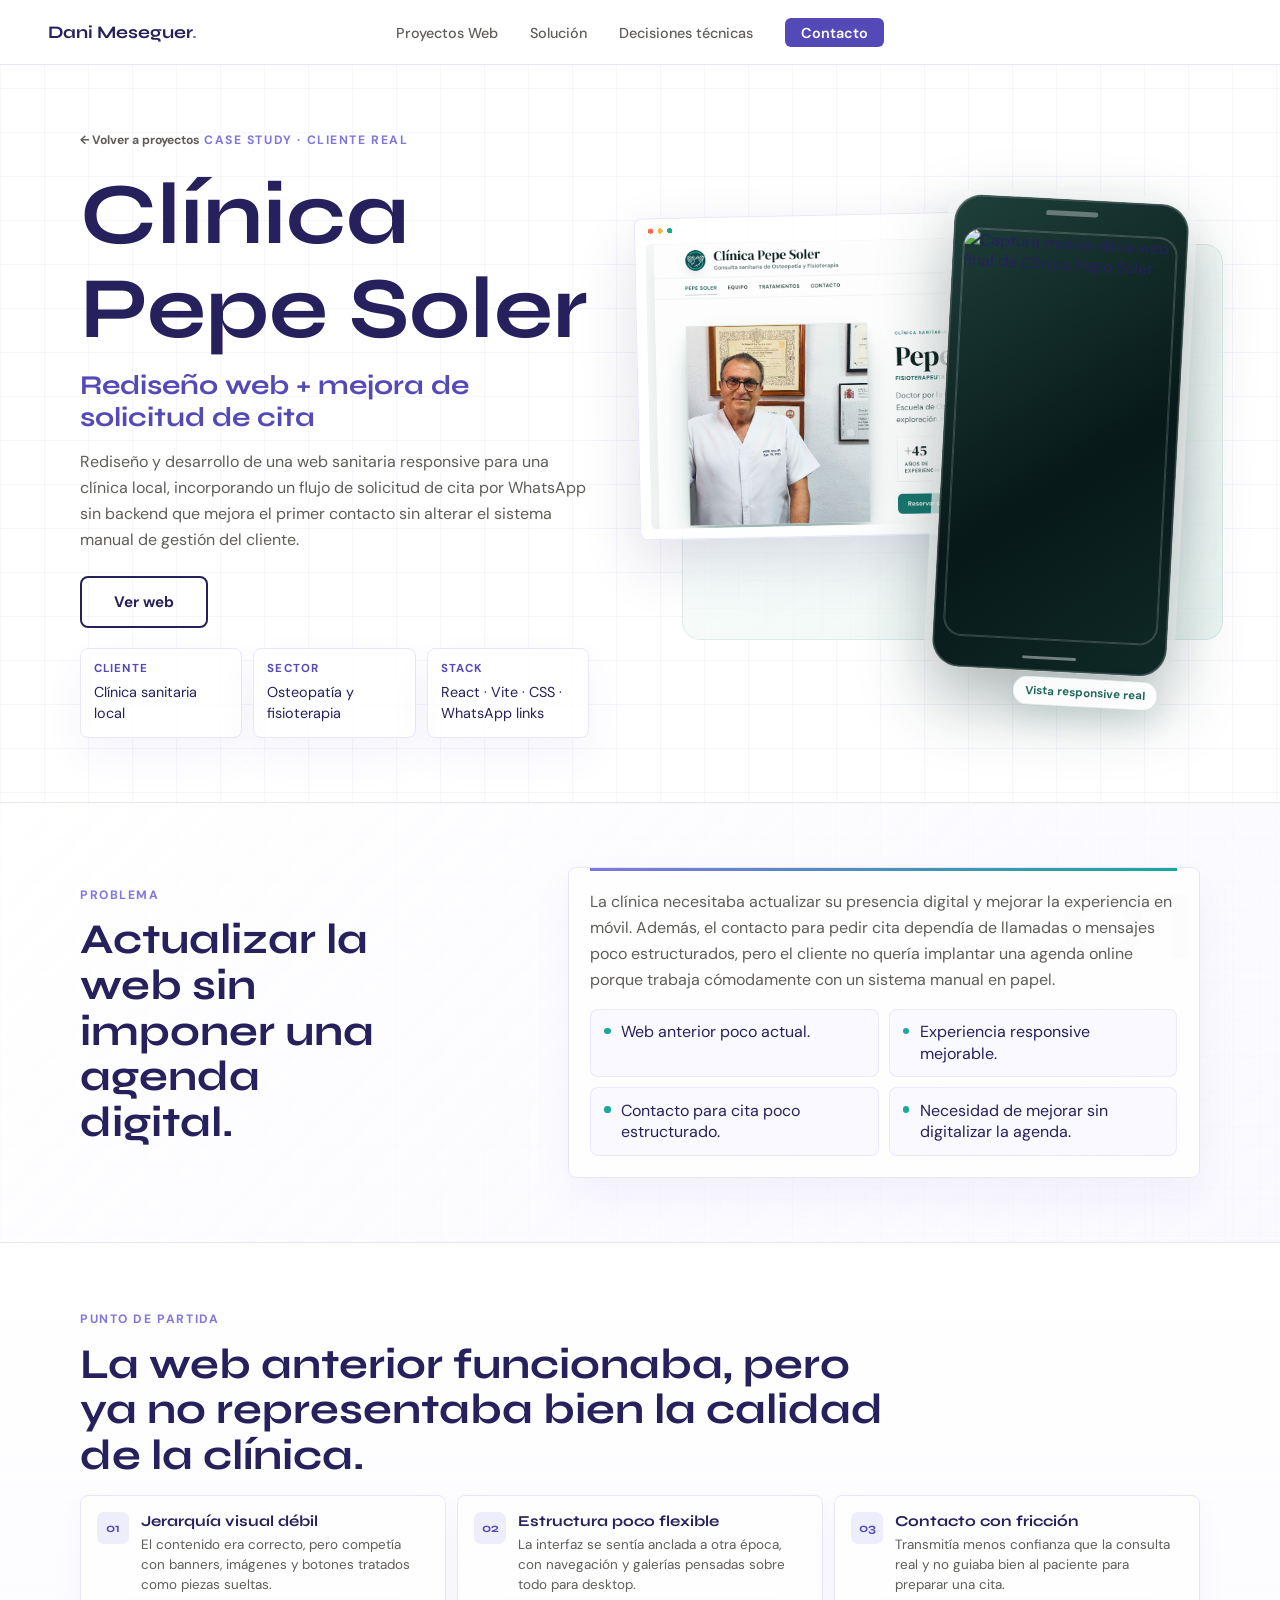
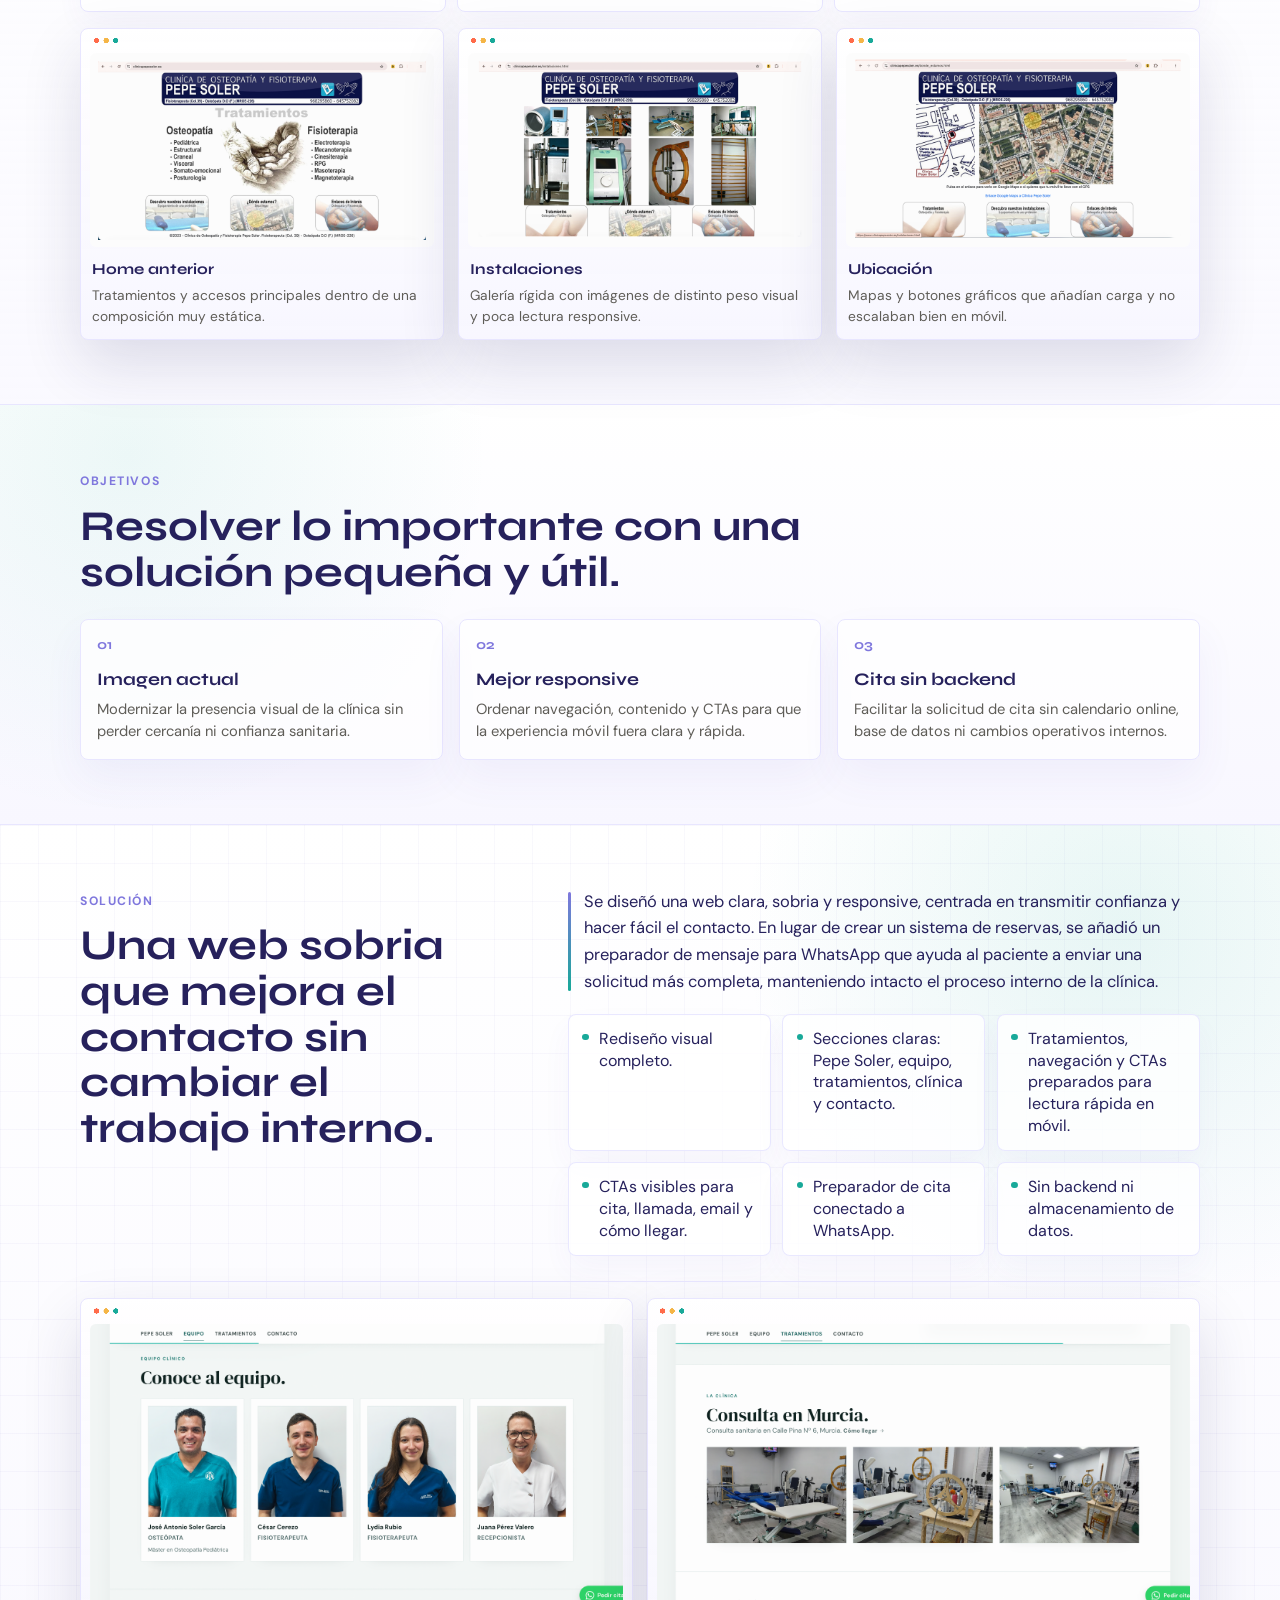
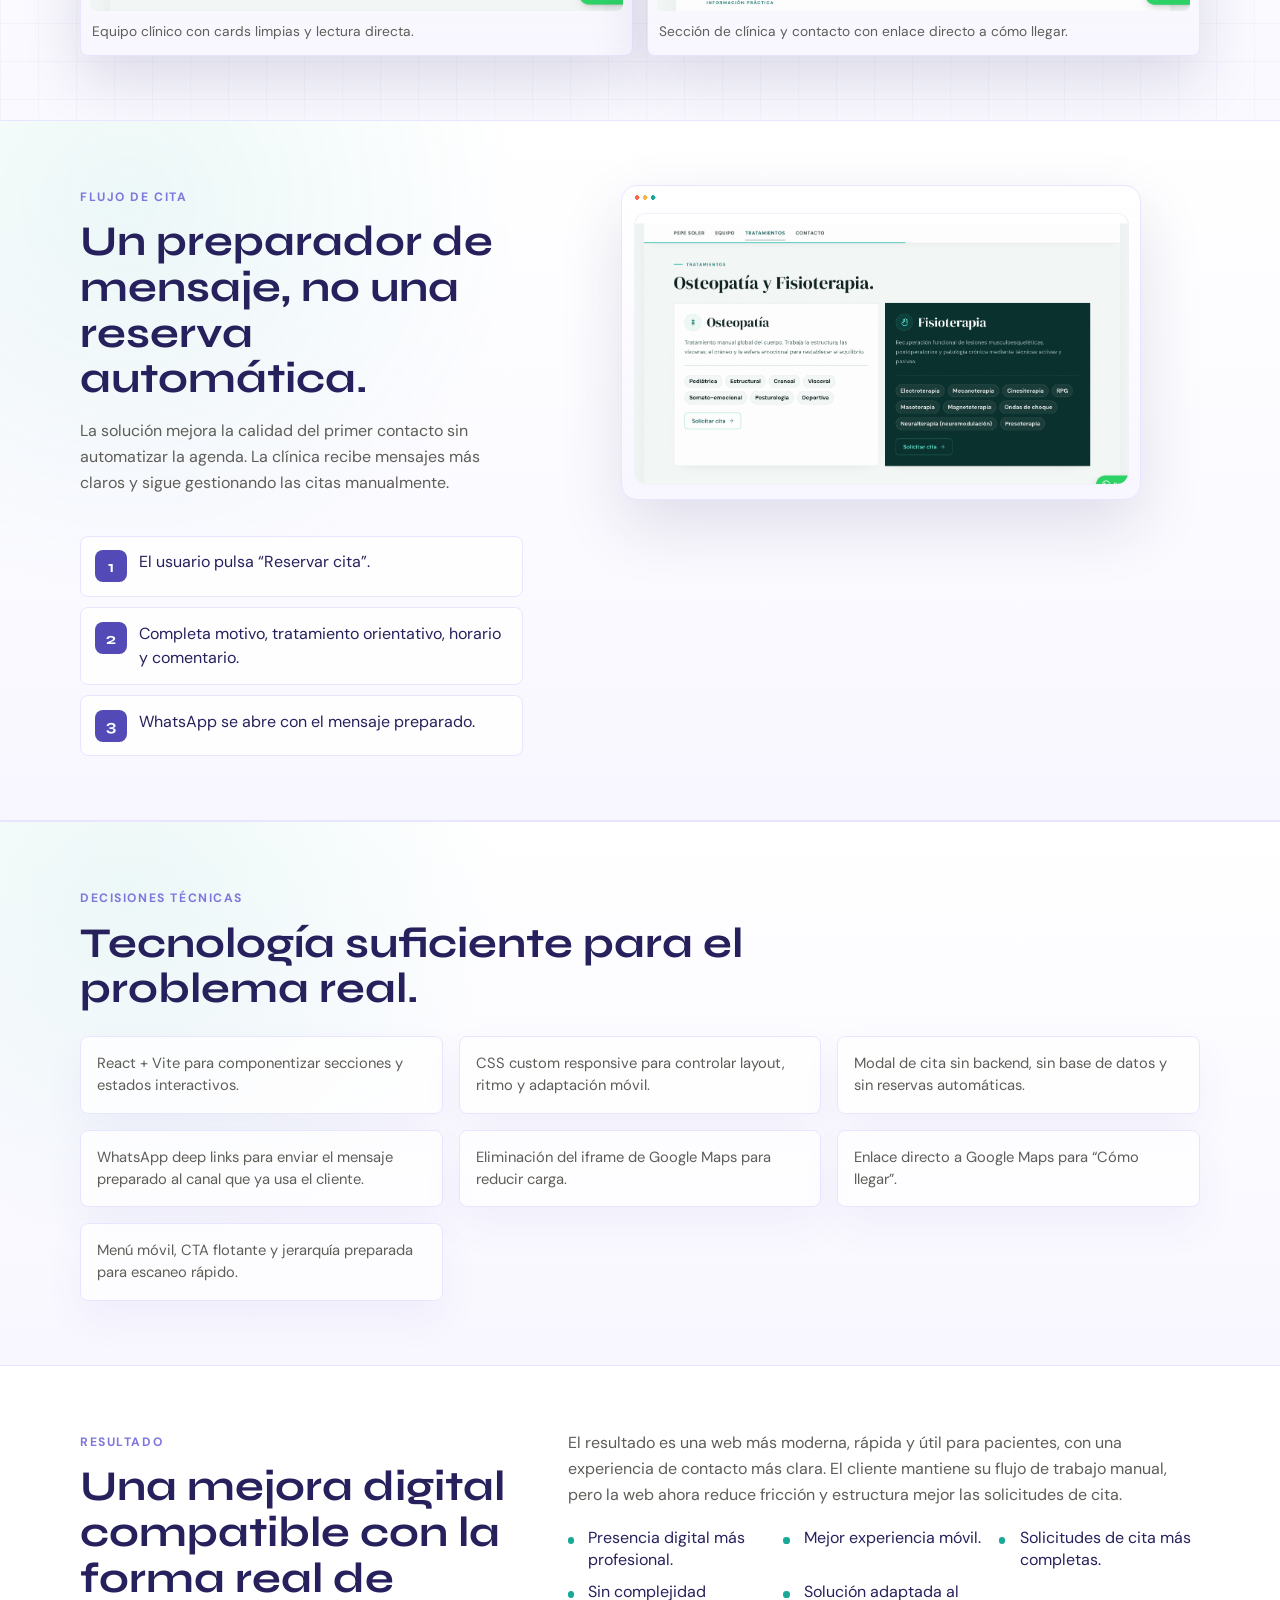
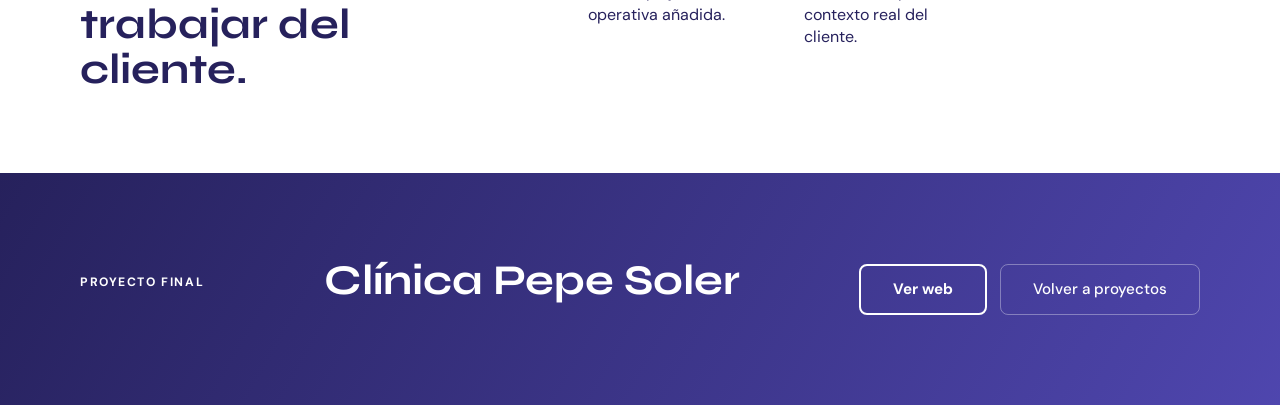
==== commit 62732020: "Actualizar enlace de Clínica Pepe Soler y descripción de Piedad Studio" ====
--- a/clinica-pepe-soler-case-study.html
+++ b/clinica-pepe-soler-case-study.html
@@ -53,7 +53,7 @@
           <p class="case-hero__subtitle">Rediseño web + mejora de solicitud de cita</p>
           <p class="case-hero__lead">Rediseño y desarrollo de una web sanitaria responsive para una clínica local, incorporando un flujo de solicitud de cita por WhatsApp sin backend que mejora el primer contacto sin alterar el sistema manual de gestión del cliente.</p>
           <div class="case-actions">
-            <a href="https://clinica-pepe-soler.vercel.app/" target="_blank" rel="noopener noreferrer" class="btn-primary">Ver web</a>
+            <a href="https://www.clinicapepesoler.es" target="_blank" rel="noopener noreferrer" class="btn-primary">Ver web</a>
           </div>
           <dl class="case-meta" aria-label="Datos del proyecto">
             <div>
@@ -279,7 +279,7 @@
         <p class="case-kicker">Proyecto final</p>
         <h2>Clínica Pepe Soler</h2>
         <div class="case-actions">
-          <a href="https://clinica-pepe-soler.vercel.app/" target="_blank" rel="noopener noreferrer" class="btn-primary">Ver web</a>
+          <a href="https://www.clinicapepesoler.es" target="_blank" rel="noopener noreferrer" class="btn-primary">Ver web</a>
           <a href="index.html#proyectos" class="btn-secondary">Volver a proyectos</a>
         </div>
       </div>
--- a/case-study-pepe-soler.css
+++ b/case-study-pepe-soler.css
@@ -1630,7 +1630,8 @@
 }
 
 .phone-frame img {
-  aspect-ratio: 9 / 14.35;
+  display: block;
+  aspect-ratio: 1179 / 2249;
   object-fit: cover;
   object-position: top center;
 }
@@ -1684,13 +1685,19 @@
 }
 
 @media (max-width: 720px) {
+  .case-hero__media {
+    grid-template-columns: 1fr;
+    gap: 1rem;
+  }
+
   .phone-frame {
-    width: min(136px, 100%);
+    width: clamp(150px, 48vw, 190px);
+    margin: 0 auto 1rem;
     padding: 1.25rem .36rem 1.15rem;
   }
 
   .phone-frame img {
-    aspect-ratio: 9 / 14.1;
+    aspect-ratio: 1179 / 2249;
   }
 
   .case-flow-demo {
